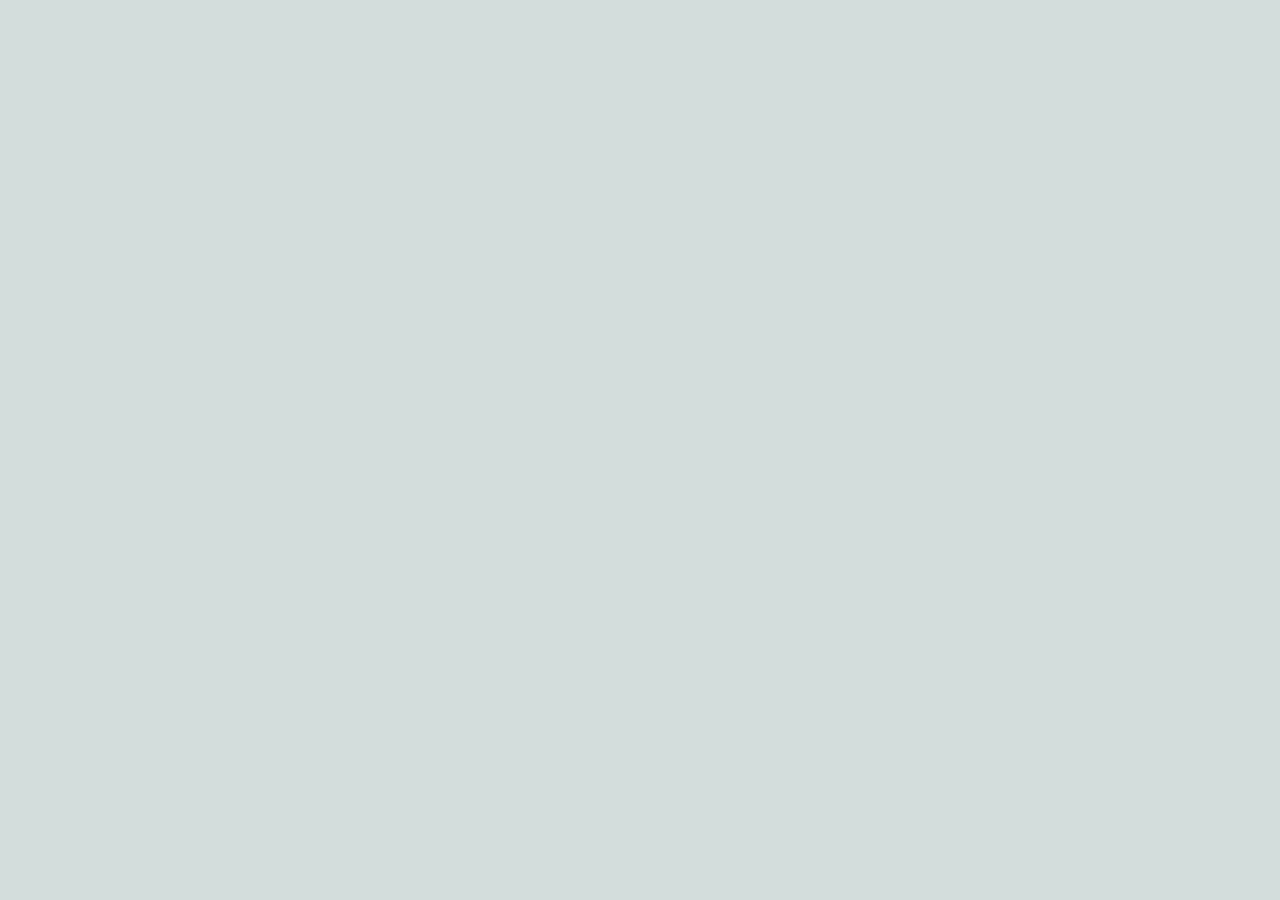
==== 2 - multi-column/index.html @ 9cfdb6a1 "curso css-grid" ====
<html lang="en">
<head>
  <meta charset="UTF-8">
  <meta http-equiv="X-UA-Compatible" content="IE=edge">
  <meta name="viewport" content="width=device-width, initial-scale=1.0">
  <title>Multi Column Blog Layout</title>
  <link rel="stylesheet" href="styles.css">
</head>
<body>
  
</body>
</html>
---- 2 - multi-column/styles.css ----
@import url('https://fonts.googleapis.com/css2?family=Poppins:wght@200;400;500;600;800&family=VT323&display=swap');

body {
  margin: 20px;
  font-family: "Poppins";
  background: #d1dedd;
}
ul, li {
  padding: 0;
  list-style-type: none;
}
h1,h2,h3 {
  color: #767f7e;
}
p {
  color: #828b8a;
}
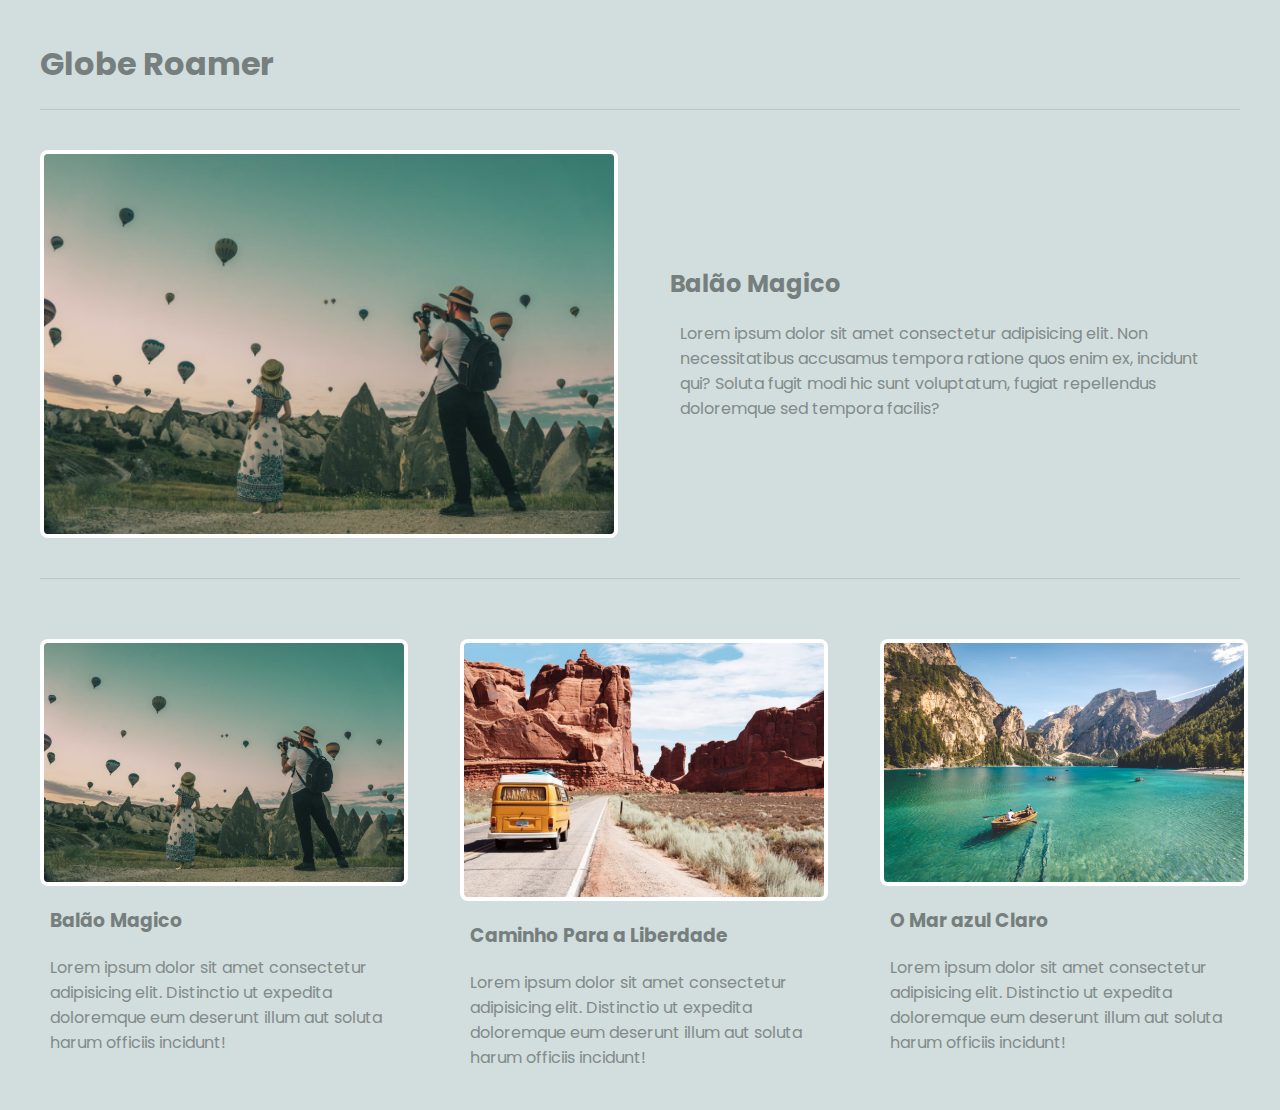
==== commit f870a322: "projeto com mult-column" ====
--- a/2 - multi-column/index.html
+++ b/2 - multi-column/index.html
@@ -1,12 +1,64 @@
 <html lang="en">
-<head>
-  <meta charset="UTF-8">
-  <meta http-equiv="X-UA-Compatible" content="IE=edge">
-  <meta name="viewport" content="width=device-width, initial-scale=1.0">
-  <title>Multi Column Blog Layout</title>
-  <link rel="stylesheet" href="styles.css">
-</head>
-<body>
-  
-</body>
-</html>+  <head>
+    <meta charset="UTF-8" />
+    <meta http-equiv="X-UA-Compatible" content="IE=edge" />
+    <meta name="viewport" content="width=device-width, initial-scale=1.0" />
+    <title>Multi Column Blog Layout</title>
+    <link rel="stylesheet" href="styles.css" />
+  </head>
+  <body>
+    <header>
+      <h1>Globe Roamer</h1>
+    </header>
+
+    <main class="grid-container">
+      <article class="featured">
+        <img src="img/1.png" alt="featured img" />
+        <div>
+          <h2>Balão Magico</h2>
+          <p>
+            Lorem ipsum dolor sit amet consectetur adipisicing elit. Non
+            necessitatibus accusamus tempora ratione quos enim ex, incidunt qui?
+            Soluta fugit modi hic sunt voluptatum, fugiat repellendus doloremque
+            sed tempora facilis?
+          </p>
+        </div>
+      </article>
+      <article>
+        <img src="img/1.png" alt="article img" />
+        <div>
+          <h3>Balão Magico</h3>
+          <p>
+            Lorem ipsum dolor sit amet consectetur adipisicing elit. Distinctio
+            ut expedita doloremque eum deserunt illum aut soluta harum officiis
+            incidunt!
+          </p>
+        </div>
+      </article>
+
+      <article>
+        <img src="img/2.png" alt="article img" />
+        <div>
+          <h3>Caminho Para a Liberdade</h3>
+          <p>
+            Lorem ipsum dolor sit amet consectetur adipisicing elit. Distinctio
+            ut expedita doloremque eum deserunt illum aut soluta harum officiis
+            incidunt!
+          </p>
+        </div>
+      </article>
+
+      <article>
+        <img src="img/3.png" alt="article img" />
+        <div>
+          <h3>O Mar azul Claro</h3>
+          <p>
+            Lorem ipsum dolor sit amet consectetur adipisicing elit. Distinctio
+            ut expedita doloremque eum deserunt illum aut soluta harum officiis
+            incidunt!
+          </p>
+        </div>
+      </article>
+    </main>
+  </body>
+</html>
--- a/2 - multi-column/styles.css
+++ b/2 - multi-column/styles.css
@@ -1,17 +1,76 @@
-@import url('https://fonts.googleapis.com/css2?family=Poppins:wght@200;400;500;600;800&family=VT323&display=swap');
+@import url("https://fonts.googleapis.com/css2?family=Poppins:wght@200;400;500;600;800&family=VT323&display=swap");
 
 body {
   margin: 20px;
   font-family: "Poppins";
   background: #d1dedd;
 }
-ul, li {
+ul,
+li {
   padding: 0;
   list-style-type: none;
 }
-h1,h2,h3 {
+h1,
+h2,
+h3 {
   color: #767f7e;
 }
 p {
   color: #828b8a;
-}+}
+
+header {
+  max-width: 1200px;
+  margin: 40px auto;
+  border-bottom: 1px solid #bbc7c7;
+}
+
+.grid-container {
+  display: grid;
+  max-width: 1200px;
+  gap: 60px;
+  grid-template-columns: 1fr 1fr 1fr;
+  margin: 20px auto;
+}
+
+article img,
+article.featured img {
+  width: 100%;
+  border: 4px solid #fff;
+  border-radius: 8px;
+}
+
+article.featured {
+  grid-column: span 3;
+  display: grid;
+  grid-template-columns: repeat(2, 1fr);
+  gap: 60px;
+  align-items: center;
+  border-bottom: 1px solid #bbc7c7;
+  padding-bottom: 40px;
+}
+
+article p,
+article h3 {
+  margin: 20px 10px;
+}
+
+/* responsive */
+
+@media screen and (max-width: 980px) {
+  article {
+    grid-column: span 3;
+    display: grid;
+    grid-template-columns: repeat(2, 1fr);
+    gap: 60px;
+    align-items: center;
+  }
+}
+
+@media screen and (max-width: 760px) {
+  article,
+  article.featured {
+    display: block;
+    margin: 0 20px;
+  }
+}
